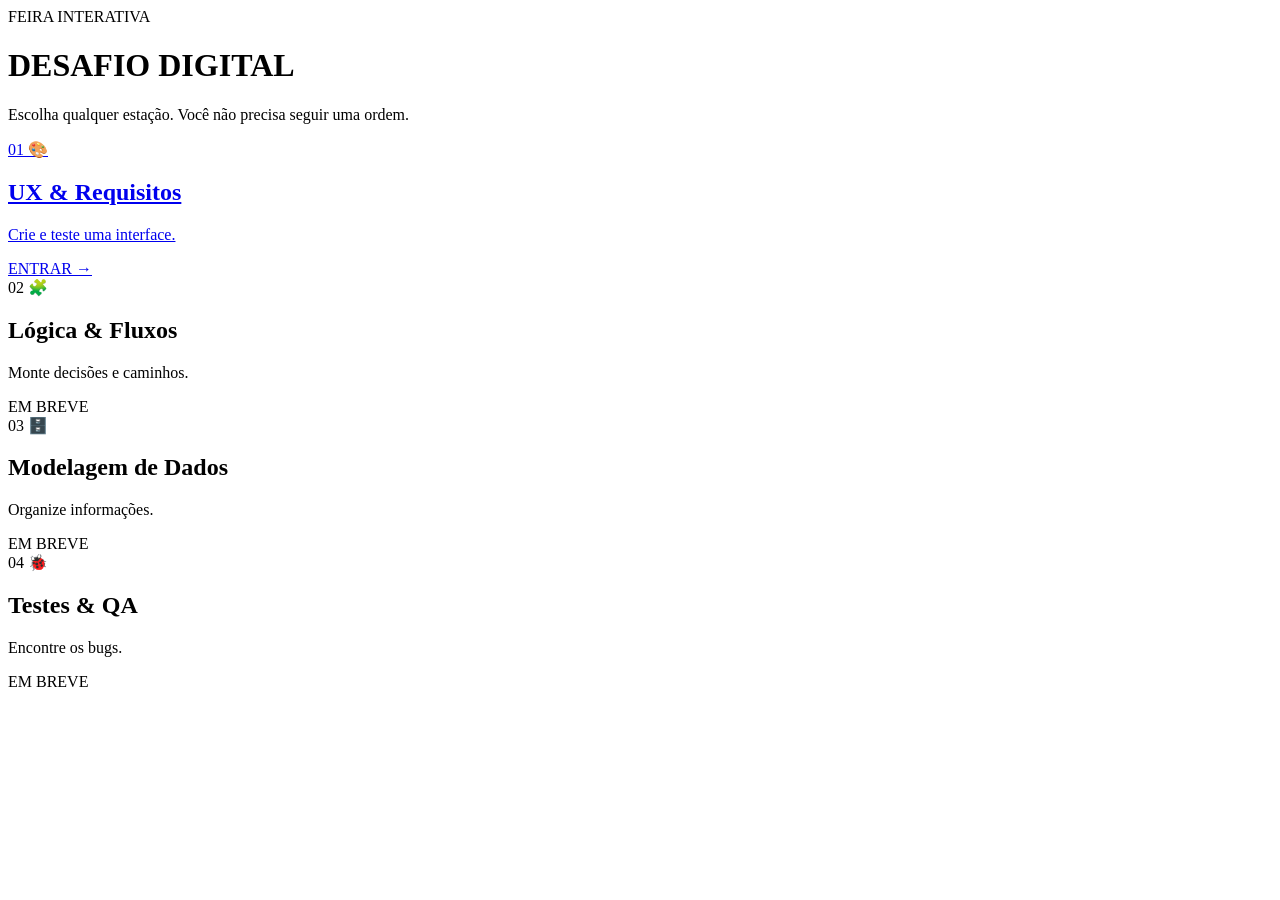
==== templates/index.html @ c8128f78 "miniapp1" ====
<!doctype html>
<html lang="pt-BR">
<head>
  <meta charset="utf-8">
  <meta name="viewport" content="width=device-width, initial-scale=1">
  <title>Desafio Digital</title>
  <link rel="stylesheet" href="{{ url_for('static', filename='css/style.css') }}">
</head>
<body>
  <main class="home">
    <header>
      <span class="eyebrow">FEIRA INTERATIVA</span>
      <h1>DESAFIO DIGITAL</h1>
      <p>Escolha qualquer estação. Você não precisa seguir uma ordem.</p>
    </header>

    <section class="station-grid">
      <a class="station ux" href="/ux">
        <span class="number">01</span>
        <span class="icon">🎨</span>
        <h2>UX & Requisitos</h2>
        <p>Crie e teste uma interface.</p>
        <span class="enter">ENTRAR →</span>
      </a>

      <div class="station locked">
        <span class="number">02</span>
        <span class="icon">🧩</span>
        <h2>Lógica & Fluxos</h2>
        <p>Monte decisões e caminhos.</p>
        <span class="soon">EM BREVE</span>
      </div>

      <div class="station locked">
        <span class="number">03</span>
        <span class="icon">🗄️</span>
        <h2>Modelagem de Dados</h2>
        <p>Organize informações.</p>
        <span class="soon">EM BREVE</span>
      </div>

      <div class="station locked">
        <span class="number">04</span>
        <span class="icon">🐞</span>
        <h2>Testes & QA</h2>
        <p>Encontre os bugs.</p>
        <span class="soon">EM BREVE</span>
      </div>
    </section>
  </main>
</body>
</html>
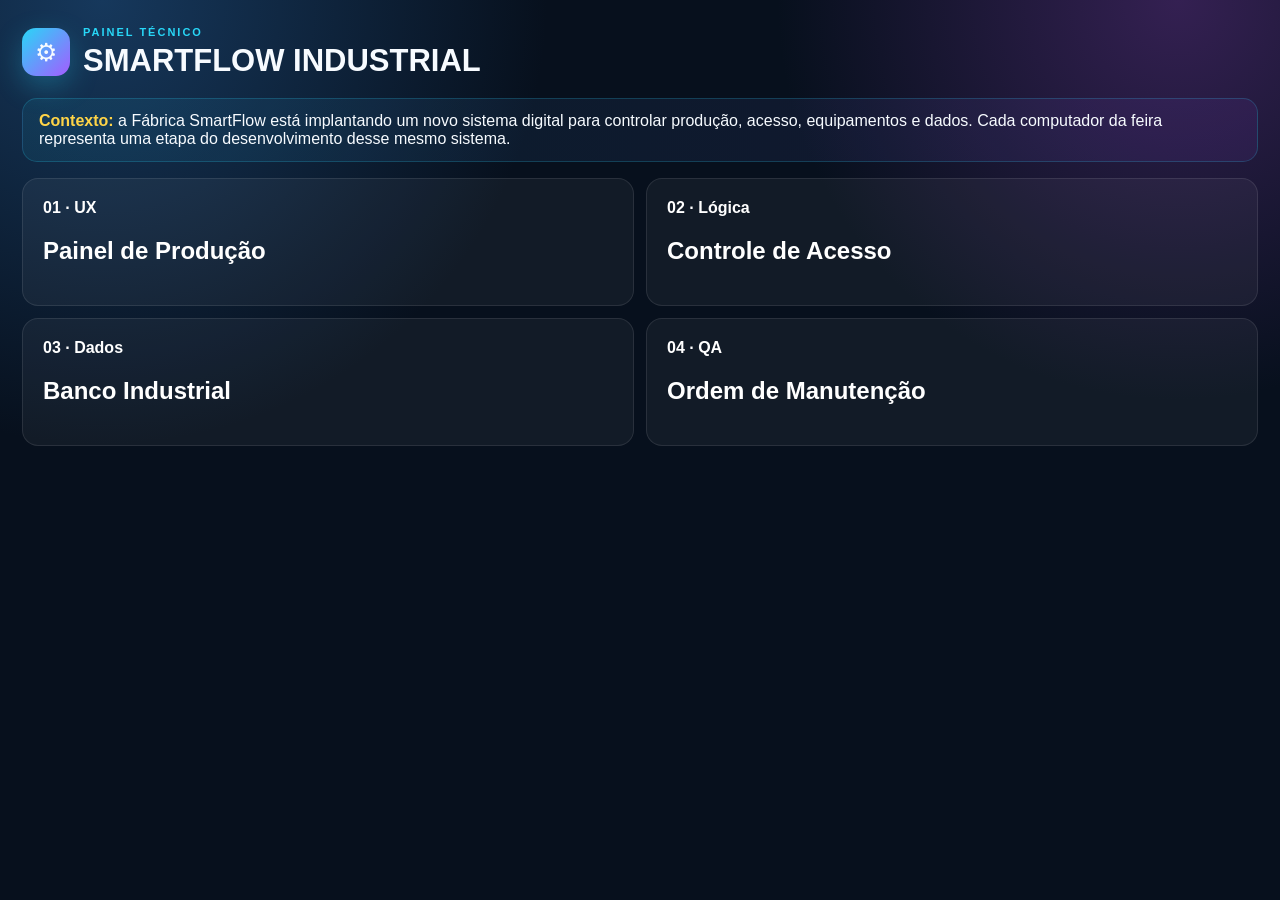
==== commit e2aaf2a3: "update" ====
--- a/templates/index.html
+++ b/templates/index.html
@@ -1,52 +1 @@
-<!doctype html>
-<html lang="pt-BR">
-<head>
-  <meta charset="utf-8">
-  <meta name="viewport" content="width=device-width, initial-scale=1">
-  <title>Desafio Digital</title>
-  <link rel="stylesheet" href="{{ url_for('static', filename='css/style.css') }}">
-</head>
-<body>
-  <main class="home">
-    <header>
-      <span class="eyebrow">FEIRA INTERATIVA</span>
-      <h1>DESAFIO DIGITAL</h1>
-      <p>Escolha qualquer estação. Você não precisa seguir uma ordem.</p>
-    </header>
-
-    <section class="station-grid">
-      <a class="station ux" href="/ux">
-        <span class="number">01</span>
-        <span class="icon">🎨</span>
-        <h2>UX & Requisitos</h2>
-        <p>Crie e teste uma interface.</p>
-        <span class="enter">ENTRAR →</span>
-      </a>
-
-      <div class="station locked">
-        <span class="number">02</span>
-        <span class="icon">🧩</span>
-        <h2>Lógica & Fluxos</h2>
-        <p>Monte decisões e caminhos.</p>
-        <span class="soon">EM BREVE</span>
-      </div>
-
-      <div class="station locked">
-        <span class="number">03</span>
-        <span class="icon">🗄️</span>
-        <h2>Modelagem de Dados</h2>
-        <p>Organize informações.</p>
-        <span class="soon">EM BREVE</span>
-      </div>
-
-      <div class="station locked">
-        <span class="number">04</span>
-        <span class="icon">🐞</span>
-        <h2>Testes & QA</h2>
-        <p>Encontre os bugs.</p>
-        <span class="soon">EM BREVE</span>
-      </div>
-    </section>
-  </main>
-</body>
-</html>
+<!doctype html><html lang="pt-br"><head><meta charset="utf-8"><meta name="viewport" content="width=device-width,initial-scale=1"><link rel="stylesheet" href="/static/style.css"><title>SmartFlow</title></head><body><main class="page"><div class="wrap"><div class="hero"><div class="brand"><div class="logo">⚙</div><div><span class="kicker">PAINEL TÉCNICO</span><h1>SMARTFLOW INDUSTRIAL</h1></div></div></div><div class="missionbox"><b>Contexto:</b> a Fábrica SmartFlow está implantando um novo sistema digital para controlar produção, acesso, equipamentos e dados. Cada computador da feira representa uma etapa do desenvolvimento desse mesmo sistema.</div><div class="admin"><a href="/ux"><b>01 · UX</b><h2>Painel de Produção</h2></a><a href="/logica"><b>02 · Lógica</b><h2>Controle de Acesso</h2></a><a href="/dados"><b>03 · Dados</b><h2>Banco Industrial</h2></a><a href="/testes"><b>04 · QA</b><h2>Ordem de Manutenção</h2></a></div></div></main></body></html>
--- a/static/style.css
+++ b/static/style.css
@@ -0,0 +1,64 @@
+:root{--bg:#07101d;--card:#111d30;--line:#ffffff18;--text:#f7fbff;--muted:#a8b6cc;--cyan:#28d7f7;--blue:#4d72ff;--purple:#a45cff;--pink:#ff4f9a;--yellow:#ffd447;--green:#42e69b;--red:#ff5b67;--orange:#ff9b42}*{box-sizing:border-box}body{margin:0;background:radial-gradient(circle at 8% 0,#16385c 0,transparent 30%),radial-gradient(circle at 92% 0,#342052 0,transparent 27%),var(--bg);color:var(--text);font-family:Inter,Segoe UI,Arial,sans-serif;min-height:100vh}button,input,select{font:inherit}.page{padding:22px;min-height:100vh}.wrap{max-width:1460px;margin:auto}.hero{display:flex;justify-content:space-between;align-items:center;gap:20px;margin-bottom:16px}.brand{display:flex;gap:13px;align-items:center}.logo{width:48px;height:48px;border-radius:14px;background:linear-gradient(135deg,var(--cyan),var(--purple));display:grid;place-items:center;font-size:25px;box-shadow:0 10px 28px #28d7f744}.kicker{font-size:11px;letter-spacing:2px;color:var(--cyan);font-weight:900}.hero h1{margin:3px 0;font-size:31px}.factory-context{background:#ffffff0c;border:1px solid var(--line);padding:10px 15px;border-radius:14px;color:#dce8fa;font-size:13px}.panel{background:linear-gradient(145deg,#13233a,#0e192a);border:1px solid var(--line);border-radius:21px;padding:19px;box-shadow:0 20px 55px #0004}.panel h2{margin-top:0}.muted{color:var(--muted);line-height:1.45}.three{display:grid;grid-template-columns:320px 430px 1fr;gap:16px}.two{display:grid;grid-template-columns:1.18fr .82fr;gap:16px}.missionbox{padding:13px 16px;border-radius:15px;background:linear-gradient(90deg,#28d7f714,#a45cff14);border:1px solid #28d7f733;margin-bottom:16px}.missionbox b{color:var(--yellow)}.choice-title{font-size:11px;letter-spacing:1px;color:#dce7f8;margin:13px 0 7px;font-weight:900}.choices{display:grid;grid-template-columns:1fr 1fr;gap:7px}.choice{padding:10px 7px;border:2px solid transparent;border-radius:11px;background:#25334b;color:#fff;font-weight:800;cursor:pointer}.choice.active{border-color:var(--cyan);background:#153f51;box-shadow:0 0 18px #28d7f725}.choice.pink.active{border-color:var(--pink);background:#48243c}.choice.yellow.active{border-color:var(--yellow);background:#443c1d}.choice.green.active{border-color:var(--green);background:#173d34}.choice.purple.active{border-color:#b87aff;background:#35234b}.choice.orange.active{border-color:var(--orange);background:#49311d}.bigbtn{width:100%;border:0;border-radius:13px;padding:14px;margin-top:16px;background:linear-gradient(90deg,var(--cyan),#6977ff);color:#06111e;font-weight:950;cursor:pointer}.screen{width:390px;height:570px;margin:5px auto;background:#edf4fa;color:#132034;border:8px solid #050a10;border-radius:25px;overflow:hidden;box-shadow:0 25px 65px #0008;display:grid;grid-template-columns:92px 1fr}.sidebar{background:#15223a;color:white;padding:18px 10px}.side-logo{font-weight:950;color:var(--cyan);margin-bottom:26px}.navitem{font-size:11px;padding:10px 7px;border-radius:8px;margin:6px 0}.navitem.on{background:#28d7f725;color:#64e6ff}.dash{padding:18px}.dash-top{display:flex;justify-content:space-between;align-items:center}.dash h3{margin:0;font-size:20px}.badge{font-size:10px;background:#42e69b25;color:#13895b;padding:6px 8px;border-radius:999px;font-weight:900}.machine-grid{display:grid;grid-template-columns:1fr 1fr;gap:9px;margin-top:17px}.machine{background:white;border-radius:11px;padding:11px;box-shadow:0 5px 14px #17304a15}.machine b{font-size:12px}.light{width:9px;height:9px;border-radius:50%;display:inline-block;margin-right:5px}.green{background:var(--green)}.yellow{background:var(--yellow)}.red{background:var(--red)}.alert{margin-top:12px;padding:10px;border-radius:9px;background:#fff1f1;color:#b32636;font-size:11px;font-weight:800}.dash-action{margin-top:14px;border:0;border-radius:9px;background:#566cff;color:white;padding:11px 13px;font-weight:900}.screen.low{filter:contrast(.55)}.screen.weak .dash-action{background:#bcc4d2;color:#e9edf3}.screen.small{font-size:10px}.screen.topmenu{grid-template-columns:1fr}.screen.topmenu .sidebar{display:flex;height:65px;padding:10px}.screen.topmenu .navitem{display:none}.screen.nocolor .light{background:#8993a2!important}.screen.lowalert .alert{background:#eef1f5;color:#8b94a2}.score-ring{width:116px;height:116px;border-radius:50%;display:grid;place-items:center;background:conic-gradient(var(--green) 0,#26354d 0);position:relative;margin:15px 0}.score-ring:after{content:"";position:absolute;width:88px;height:88px;background:#122037;border-radius:50%}.score-ring span{z-index:2;font-size:28px;font-weight:950}.criterion{display:flex;gap:10px;padding:9px 0;border-bottom:1px solid var(--line)}.dot{width:28px;height:28px;border-radius:8px;display:grid;place-items:center;font-weight:900;flex:none}.dot.ok{background:#42e69b20;color:var(--green)}.dot.no{background:#ff5b6720;color:var(--red)}.blocks{display:grid;grid-template-columns:repeat(3,1fr);gap:9px;margin:14px 0}.codeblock{border:0;border-radius:12px;padding:14px 10px;font-weight:950;cursor:pointer;color:#07111c;text-align:left}.b1{background:var(--cyan)}.b2{background:var(--yellow)}.b3{background:var(--orange)}.b4{background:var(--purple);color:white}.b5{background:var(--pink);color:white}.b6{background:var(--green)}.flow{min-height:88px;border:2px dashed #617392;border-radius:14px;padding:10px;display:flex;gap:7px;flex-wrap:wrap;align-items:center}.flow .codeblock{padding:9px;font-size:11px}.run{border:0;padding:13px 18px;border-radius:12px;background:var(--green);color:#092018;font-weight:950;cursor:pointer;margin-top:12px}.clear{border:1px solid var(--line);padding:12px 16px;border-radius:12px;background:#ffffff0b;color:white;font-weight:850;cursor:pointer}.sim{min-height:440px;text-align:center;display:grid;place-items:center}.factory-door{font-size:86px}.worker{display:inline-block;padding:9px 14px;border-radius:999px;background:linear-gradient(90deg,var(--orange),var(--pink));font-weight:900}.checks{display:flex;justify-content:center;gap:8px;flex-wrap:wrap;margin:15px 0}.check{padding:7px 9px;border-radius:8px;background:#ffffff0c;font-size:11px}.check.pass{background:#42e69b22;color:#7df0bd}.check.fail{background:#ff5b6722;color:#ff8790}.data-layout{display:grid;grid-template-columns:330px 1fr;gap:16px}.cards{display:grid;grid-template-columns:1fr 1fr;gap:8px}.data-card{padding:12px;border-radius:11px;font-size:12px;font-weight:900;cursor:pointer;border:2px solid transparent}.emp{background:#28d7f7;color:#08202a}.mach{background:#ff9b42;color:#2b1600}.sect{background:#a45cff;color:white}.epi{background:#42e69b;color:#08251a}.data-card.selected{border-color:white;box-shadow:0 0 0 3px #ffffff25}.tables{display:grid;grid-template-columns:repeat(2,1fr);gap:10px}.tablebox{min-height:205px;border:2px dashed #ffffff2a;border-radius:14px;padding:12px;cursor:pointer}.tablebox h3{margin:0 0 8px}.row{padding:8px;border-radius:8px;background:#ffffff10;margin:5px 0;font-size:12px;font-weight:800}.qa-grid{display:grid;grid-template-columns:minmax(560px,1.15fr) .85fr;gap:16px}.fake{background:#f5f8fc;color:#14213a;border-radius:18px;overflow:hidden}.fakebar{background:linear-gradient(90deg,#3d67db,#6b55d9);color:white;padding:16px 20px;font-weight:950}.fakebody{padding:22px}.fake label{font-size:12px;font-weight:850}.fake input,.fake select{width:100%;padding:11px;margin:5px 0 12px;border:1px solid #c8d2e1;border-radius:9px;background:white}.fake .submit{width:100%;border:0;border-radius:10px;padding:13px;background:#4d72ff;color:white;font-weight:950;cursor:pointer}.hintline{font-size:12px;color:#6d7890;margin-top:10px}.toast{display:none;margin-top:12px;padding:11px;border-radius:10px;background:#fff0f2;color:#b31f38;font-weight:900}.bugcount{font-size:45px;color:var(--yellow);font-weight:950}.bugitem{padding:12px;border-radius:11px;background:#ffffff09;border:1px solid var(--line);margin:7px 0}.bugitem.found{border-color:#42e69b66;background:#42e69b13}.admin{display:grid;grid-template-columns:repeat(2,1fr);gap:12px}.admin a{color:white;text-decoration:none;padding:20px;border-radius:16px;background:#ffffff0c;border:1px solid var(--line)}@media(max-width:1100px){.three{grid-template-columns:320px 1fr}.three>*:last-child{grid-column:1/-1}.qa-grid,.data-layout{grid-template-columns:1fr}}@media(max-width:760px){.three,.two,.tables,.admin{grid-template-columns:1fr}.three>*:last-child{grid-column:auto}.page{padding:12px}.screen{width:100%}.blocks{grid-template-columns:1fr 1fr}}
+/* Estação 1 v4 — feedback visual imediato */
+.screen.low{filter:none;background:#d5d8dd;color:#a1a5ac}
+.screen.low .dash,.screen.low .machine{color:#9ca0a7}
+.screen.low .machine{background:#dfe1e5;box-shadow:none}
+.screen.low .sidebar{background:#bfc3ca;color:#d9dce0}
+.screen.low .navitem.on{background:#c9ccd1;color:#a8abb0}
+.screen.weak .dash-action{background:#d9dde4!important;color:#b9bec7!important;box-shadow:none}
+.screen.small .dash{font-size:9px}
+.screen.small .dash h3{font-size:14px}
+.screen.small .machine b{font-size:9px}
+.screen.topmenu{display:block}
+.screen.topmenu .sidebar{height:70px;display:flex;align-items:center;gap:8px;padding:10px 12px}
+.screen.topmenu .side-logo{margin:0 12px 0 0}
+.screen.topmenu .navitem{display:block;font-size:9px;margin:0;padding:8px 6px}
+.screen.topmenu .dash{height:calc(100% - 70px)}
+.screen.nocolor .light{background:#929baa!important}
+.screen.nocolor .machine{border-left:4px solid #929baa}
+.screen.lowalert .alert{background:#eef1f5!important;color:#9ba3af!important;font-weight:500!important;border:1px solid #e0e4ea}
+
+/* Estação 1 v5 — estado inicial 0% e opções neutras */
+.choice,
+.choice.pink,
+.choice.yellow,
+.choice.green,
+.choice.purple,
+.choice.orange{
+  background:#25334b;
+  color:#eaf1ff;
+  border-color:transparent;
+  box-shadow:none;
+  filter:none;
+}
+.choice:hover{
+  background:#2d3c58;
+  border-color:#ffffff30;
+}
+.choice.active{border-color:var(--cyan);background:#153f51;box-shadow:0 0 18px #28d7f725}
+.choice.pink.active{border-color:var(--pink);background:#48243c;box-shadow:0 0 18px #ff4f9a25}
+.choice.yellow.active{border-color:var(--yellow);background:#443c1d;box-shadow:0 0 18px #ffd44720}
+.choice.green.active{border-color:var(--green);background:#173d34;box-shadow:0 0 18px #42e69b20}
+.choice.purple.active{border-color:#b87aff;background:#35234b;box-shadow:0 0 18px #a45cff25}
+.choice.orange.active{border-color:var(--orange);background:#49311d;box-shadow:0 0 18px #ff9b4225}
+.start-hint{
+  margin:0 0 13px;
+  padding:10px 11px;
+  border-radius:10px;
+  background:#ff9b4214;
+  border:1px solid #ff9b4240;
+  color:#ffd5ad;
+  font-size:12px;
+  line-height:1.4;
+}
+
+.storybar{display:grid;grid-template-columns:repeat(4,1fr);gap:7px;margin:0 0 14px}.story-step{padding:8px;border-radius:10px;background:#ffffff08;border:1px solid #ffffff10;color:#7f91aa;font-size:10px;font-weight:850;text-align:center}.story-step.current{background:#28d7f717;border-color:#28d7f755;color:#6ce9ff}.discovery{display:none;margin-top:14px;padding:14px;border-radius:13px;background:linear-gradient(90deg,#42e69b16,#28d7f712);border:1px solid #42e69b55}.discovery.show{display:block}.discovery b{color:#74efbd}.tipbox{margin-top:12px;padding:10px 12px;border-radius:11px;background:#ffffff08;border:1px solid #ffffff14;color:#c5d2e5;font-size:12px;line-height:1.45}.rolechip{display:inline-block;padding:5px 9px;border-radius:999px;background:#a45cff1c;border:1px solid #a45cff55;color:#d6b5ff;font-size:10px;font-weight:900}.qa-inconsistency{margin-top:14px;background:#101a2c;border:1px solid #ffffff18;border-radius:14px;padding:13px}.qa-machine{display:grid;grid-template-columns:1fr 1fr;gap:8px;margin-top:8px}.qa-cell{padding:9px;border-radius:9px;background:#ffffff08;font-size:11px}.qa-cell strong{display:block;color:#fff;margin-bottom:3px}.problem-title{font-size:11px;letter-spacing:1.5px;color:var(--yellow);font-weight:950}
+
+/* v8: fechamento sobreposto — não altera o layout das estações */
+.finish-overlay{position:fixed;inset:0;z-index:9999;display:none;place-items:center;background:#020711d9;backdrop-filter:blur(7px);padding:20px}
+.finish-overlay.show{display:grid}
+.finish-card{width:min(540px,92vw);border-radius:24px;padding:27px;background:linear-gradient(145deg,#172943,#101a2d);border:1px solid #42e69b66;box-shadow:0 30px 100px #000b;text-align:center;animation:finishPop .25s ease-out}
+@keyframes finishPop{from{transform:scale(.92);opacity:0}to{transform:scale(1);opacity:1}}
+.finish-icon{font-size:44px}.finish-card h2{font-size:26px;margin:7px 0}.finish-role{display:inline-block;margin:5px 0 11px;padding:7px 12px;border-radius:999px;background:#a45cff20;border:1px solid #a45cff66;color:#dabdff;font-size:11px;font-weight:950;letter-spacing:.7px}.finish-card p{color:#c8d5e8;line-height:1.5;margin:8px auto;max-width:455px}.finish-concept{margin:14px 0;padding:11px;border-radius:12px;background:#42e69b13;border:1px solid #42e69b44;color:#80f2c1;font-weight:900}.finish-close{border:0;border-radius:12px;padding:11px 20px;background:#ffffff10;color:white;font-weight:900;cursor:pointer}
+.codeblock.python-block{font-family:Consolas,"Courier New",monospace;font-size:11px;line-height:1.35}
+.python-tag{display:inline-block;margin-bottom:8px;padding:5px 8px;border-radius:7px;background:#3776ab25;border:1px solid #5f9bd055;color:#8fc8f1;font:800 10px Consolas,monospace}
